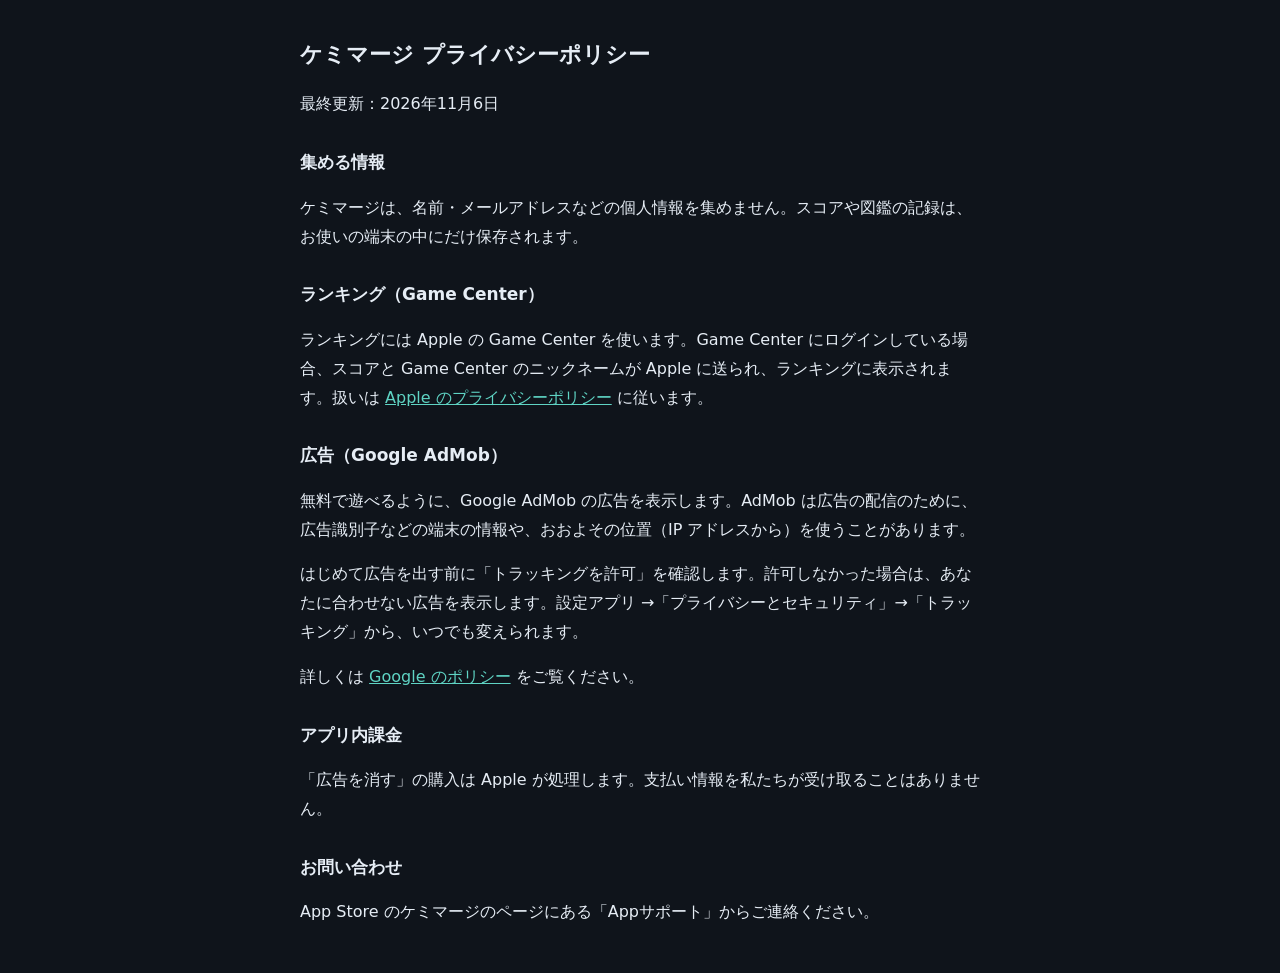
==== chemimerge/privacy.html @ ec823e2e "ケミマージのプライバシーポリシー Co-Authored-By: Claude Opus 5.5 <noreply@anthropic.com> Claude-Session: https://cla" ====
<!doctype html>
<html lang="ja">
<head>
<meta charset="utf-8">
<meta name="viewport" content="width=device-width,initial-scale=1,viewport-fit=cover">
<title>ケミマージ プライバシーポリシー</title>
<style>
  body { margin: 0; background: #0f141b; color: #e6edf5; font-family: "Hiragino Sans", "Yu Gothic UI", "Meiryo", system-ui, sans-serif; line-height: 1.8; }
  main { max-width: 680px; margin: 0 auto; padding: calc(env(safe-area-inset-top, 0px) + 20px) 18px calc(env(safe-area-inset-bottom, 0px) + 30px); }
  h1 { font-size: 22px; } h2 { font-size: 17px; margin-top: 28px; }
  a { color: #5fd4c4; }
  .back { display: inline-block; margin-bottom: 8px; }
</style>
</head>
<body>
<main>
  <h1>ケミマージ プライバシーポリシー</h1>
  <p>最終更新：2026年11月6日</p>

  <h2>集める情報</h2>
  <p>ケミマージは、名前・メールアドレスなどの個人情報を集めません。スコアや図鑑の記録は、お使いの端末の中にだけ保存されます。</p>

  <h2>ランキング（Game Center）</h2>
  <p>ランキングには Apple の Game Center を使います。Game Center にログインしている場合、スコアと Game Center のニックネームが Apple に送られ、ランキングに表示されます。扱いは <a href="https://www.apple.com/jp/legal/privacy/">Apple のプライバシーポリシー</a> に従います。</p>

  <h2>広告（Google AdMob）</h2>
  <p>無料で遊べるように、Google AdMob の広告を表示します。AdMob は広告の配信のために、広告識別子などの端末の情報や、おおよその位置（IP アドレスから）を使うことがあります。</p>
  <p>はじめて広告を出す前に「トラッキングを許可」を確認します。許可しなかった場合は、あなたに合わせない広告を表示します。設定アプリ →「プライバシーとセキュリティ」→「トラッキング」から、いつでも変えられます。</p>
  <p>詳しくは <a href="https://policies.google.com/technologies/partner-sites?hl=ja">Google のポリシー</a> をご覧ください。</p>

  <h2>アプリ内課金</h2>
  <p>「広告を消す」の購入は Apple が処理します。支払い情報を私たちが受け取ることはありません。</p>

  <h2>お問い合わせ</h2>
  <p>App Store のケミマージのページにある「Appサポート」からご連絡ください。</p>
</main>
</body>
</html>
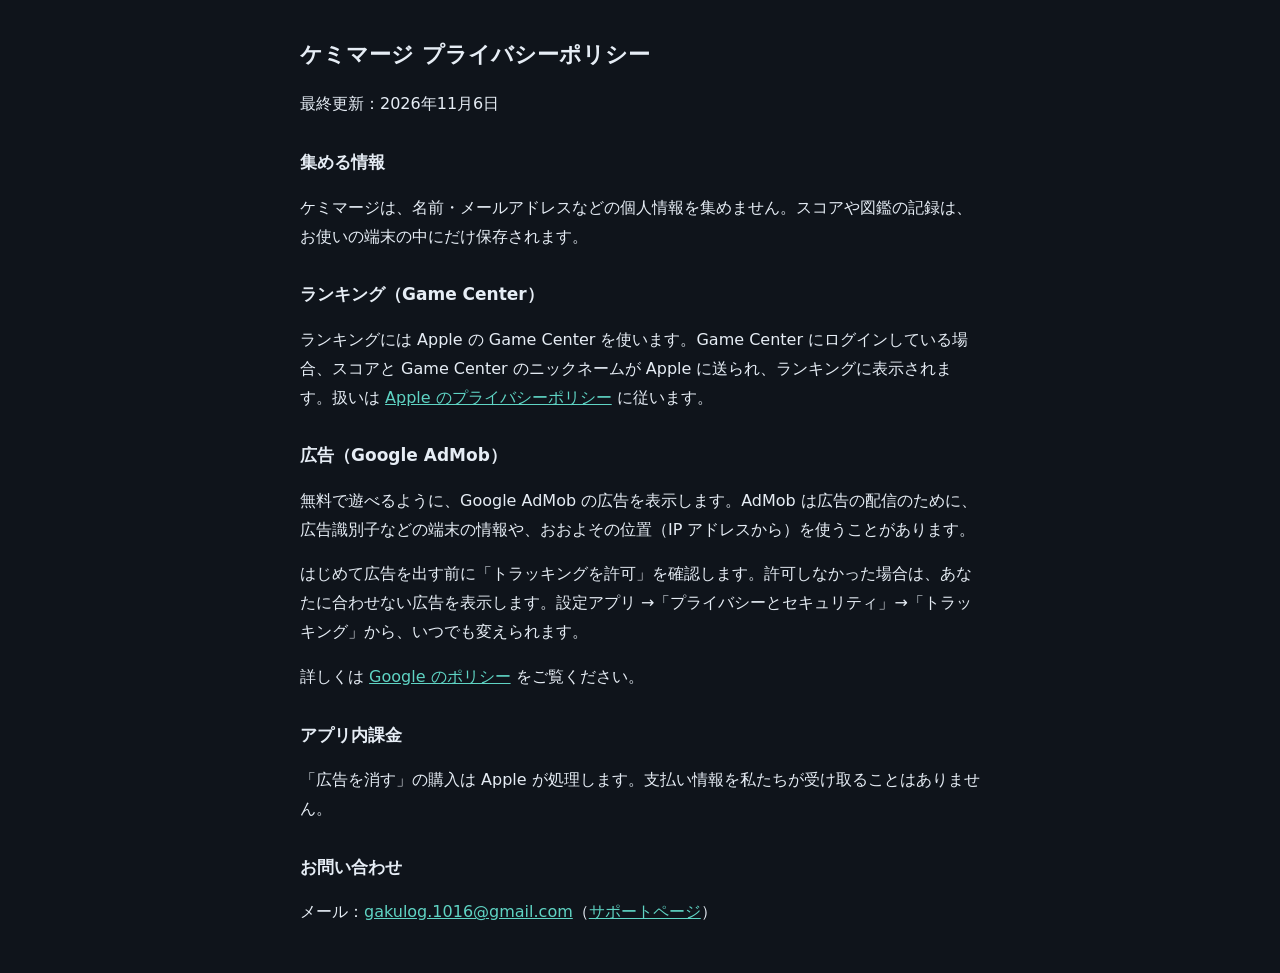
==== commit 8bd09f98: "ケミマージのサポートページ、プライバシーポリシーに問い合わせ先 Co-Authored-By: Claude Opus 5.5 <noreply@anthropic.com> Claude-Sessi" ====
--- a/chemimerge/privacy.html
+++ b/chemimerge/privacy.html
@@ -32,7 +32,7 @@
   <p>「広告を消す」の購入は Apple が処理します。支払い情報を私たちが受け取ることはありません。</p>
 
   <h2>お問い合わせ</h2>
-  <p>App Store のケミマージのページにある「Appサポート」からご連絡ください。</p>
+  <p>メール：<a href="mailto:gakulog.1016@gmail.com?subject=ケミマージ">gakulog.1016@gmail.com</a>（<a href="support.html">サポートページ</a>）</p>
 </main>
 </body>
 </html>
